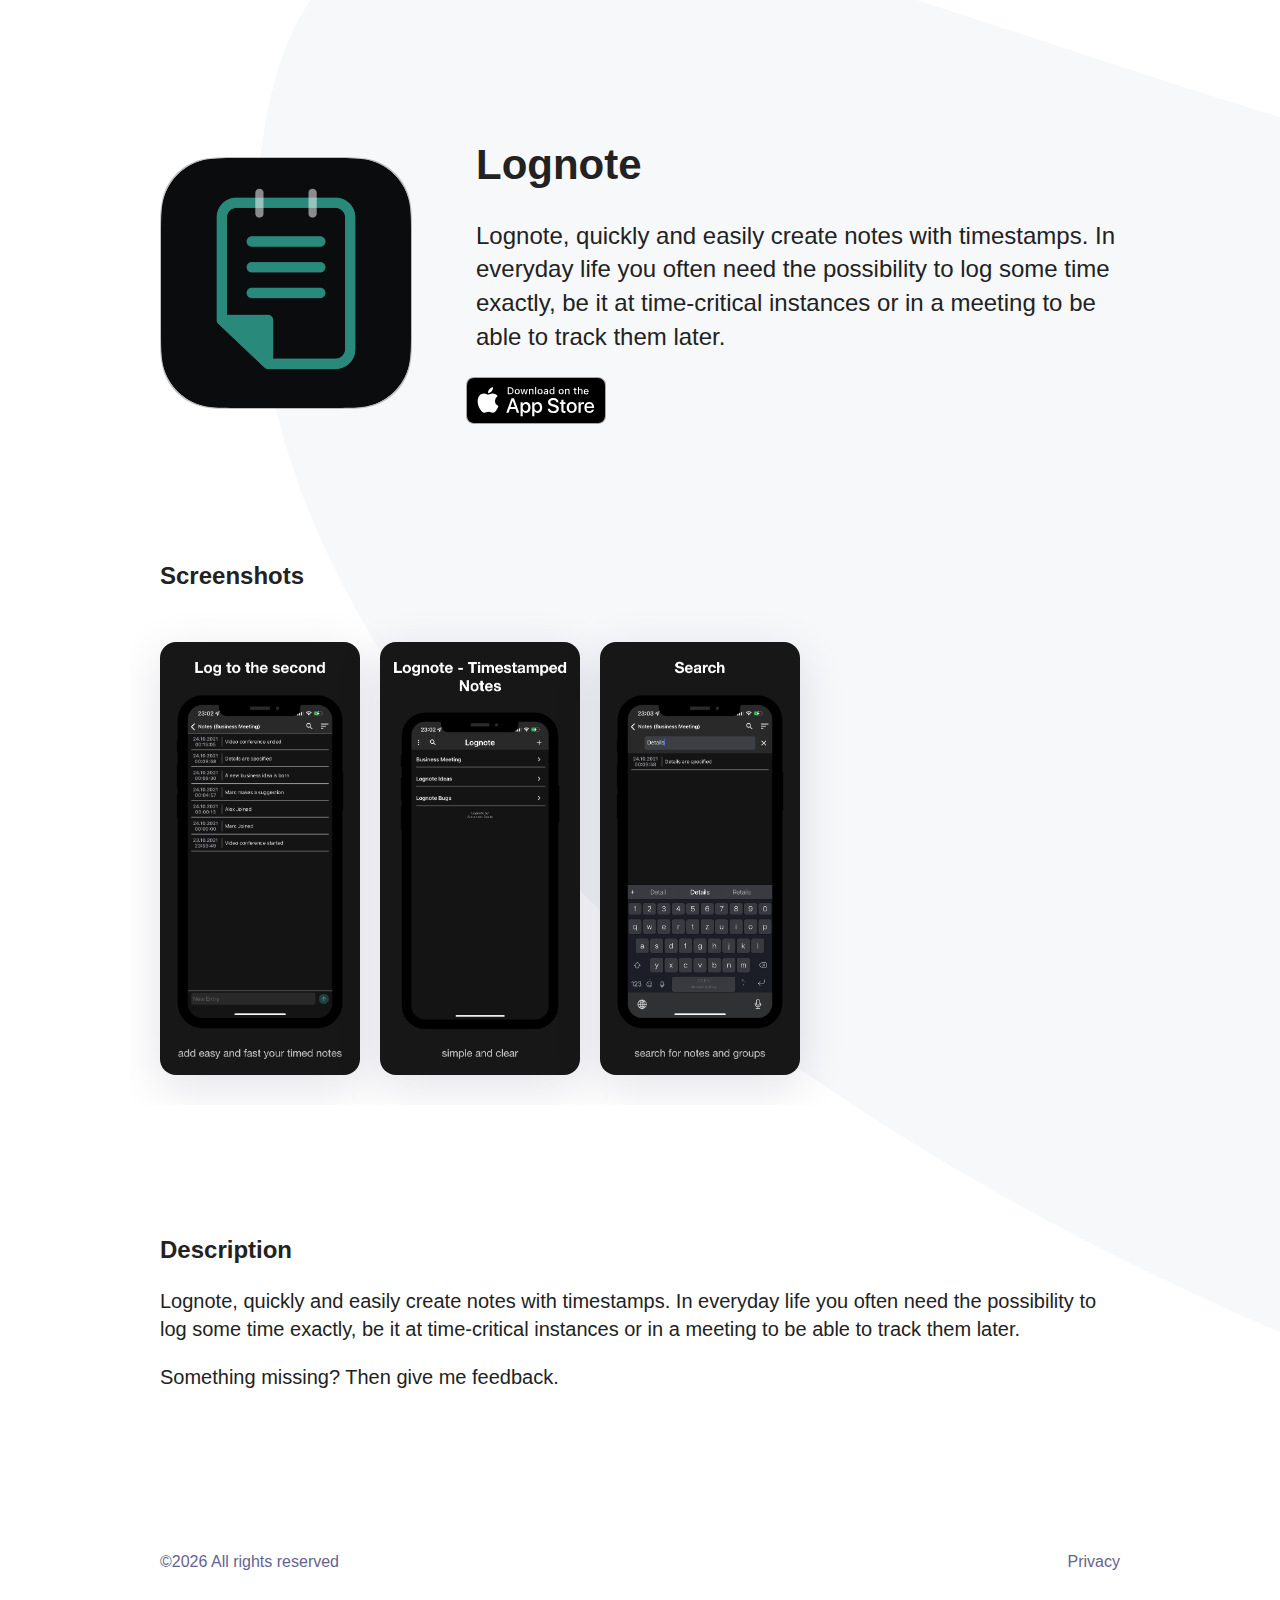
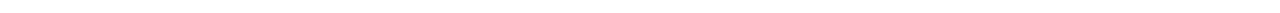
==== index.html @ 4633736e "Lognote" ====
<!DOCTYPE html>
<html dir="auto" lang="en">
<head>
	<meta charset="UTF-8" />
	<title>Lognote</title>

	<meta name="description" content="Lognote, quickly and easily create notes with timestamps.    In everyday life you often need the possibility to log some time exactly, be it at time-critical instances or in a meeting to be able to track them later." />
	<meta name="viewport" content="width=device-width, initial-scale=1" />
	<link rel="icon" href="content/image/ohx1kirub4vqv65kg0ty.png" />

	<meta property="og:title" content="Lognote" />
	<meta property="og:description" content="Lognote, quickly and easily create notes with timestamps.    In everyday life you often need the possibility to log some time exactly, be it at time-critical instances or in a meeting to be able to track them later." />
	<meta property="og:image" content="assets/og-image.png" />

	<link rel="stylesheet" href="assets/tobi.css" />
	<link rel="stylesheet" href="assets/style.css" />

</head>
	<body>
		<main>
<header class="app__header container">
	<div class="app__logo-wrapper"> <img class="app__logo" src="content/image/eqykhhrtm8notc23h1ig.png" alt="Lognote"></div>
	<div class="app__infos">
		<h1 class="app__name">Lognote</h1>
		<p class="app__description">Lognote, quickly and easily create notes with timestamps.    In everyday life you often need the possibility to log some time exactly, be it at time-critical instances or in a meeting to be able to track them later.</p>
		<div class="app__buttons app__buttons--desktop">
			<a href="https://apps.apple.com/us/app/subbudg/id1549556504" class="app__button-ios" target="_blank" title="Download on the App Store">
				<img src="content/image/fwmzj2jj5bo7t538ayo7.svg" alt="Download on the App Store">
			</a>
		</div>
	</div>
</header>
<div class="app__buttons app__buttons--mobile container">
	<a href="https://apps.apple.com/us/app/subbudg/id1549556504" class="app__button-ios" target="_blank" title="Download on the App Store">
		<img src="content/image/fwmzj2jj5bo7t538ayo7.svg" alt="Download on the App Store">
	</a>
</div>
<section class="app__screenshots app__section">
	<div class="container">
		<h2 class="app__section-title">Screenshots</h2>
	</div>
	<div class="app__screenshots-wrapper container-desktop">
		<div class="app__screenshots-list">
			<a href="content/image/sabrfr6hm07xa1rsmqmu.png" class="lightbox">
				<img src="content/image/sabrfr6hm07xa1rsmqmu.png" class="app__screenshot" alt="" />
			</a>
			<a href="content/image/iwnxjzirq2cx8ykynkvt.png" class="lightbox">
				<img src="content/image/iwnxjzirq2cx8ykynkvt.png" class="app__screenshot" alt="" />
			</a>
			<a href="content/image/axnunqvtqbwjnsfunx48.png" class="lightbox">
				<img src="content/image/axnunqvtqbwjnsfunx48.png" class="app__screenshot" alt="" />
			</a>
		</div>
	</div>
</section>
<section class="app__fulldescription app__section container">
	<h2 class="app__section-title">Description</h2>
	<div class="app__fulldescription-content">
		<p>Lognote, quickly and easily create notes with timestamps. In everyday life you often need the possibility to log some time exactly, be it at time-critical instances or in a meeting to be able to track them later.</p>
<p>Something missing? Then give me feedback.</p>

	</div>
</section>
		</main>
		<footer class="footer">
			<div class="container">
				<div class="footer__container">
					<p class="footer__love">
						<script>document.write('&copy;' + (new Date()).getFullYear());</script><noscript>&copy;2021</noscript> All rights reserved
					</p>
					<ul class="footer__links">
							<li class="footer__link">
								<a href="page-1.html">Privacy</a>
							</li>
					</ul>
				</div>
			</div>
		</footer>

		<script type="text/javascript" src="assets/tobi.min.js" /></script>
		<script>
			window.onload = function () {
				var tobi = new Tobi();
			};
		</script>

  </body>
</html>
---- assets/tobi.css ----
.tobi {
  background-color: rgba(26, 42, 58, 0.94);
  bottom: 0;
  box-sizing: border-box;
  contain: strict;
  font-size: 18px;
  left: 0;
  line-height: 1.5555555555555556;
  overflow: hidden;
  position: fixed;
  right: 0;
  top: 0;
  z-index: 1337;
}

.tobi[aria-hidden="true"] {
  display: none;
}

.tobi *,
.tobi *::before,
.tobi *::after {
  box-sizing: inherit;
}

.tobi-is-open {
  overflow-y: hidden;
}

.tobi__slider {
  bottom: 0;
  left: 0;
  position: absolute;
  right: 0;
  top: 0;
  will-change: transform;
}

.tobi__slider:not(.tobi__slider--is-dragging) {
  transition-duration: 0.3s;
  transition-property: transform;
  transition-timing-function: cubic-bezier(0.19, 1, 0.22, 1);
}

@media screen and (prefers-reduced-motion: reduce) {
  .tobi__slider:not(.tobi__slider--is-dragging) {
    transition: none;
  }
}

.tobi__slider--is-draggable [data-type] {
  cursor: -webkit-grab;
  cursor: grab;
}

.tobi__slider--is-dragging [data-type] {
  cursor: -webkit-grabbing;
  cursor: grabbing;
}

.tobi__slide {
  align-items: center;
  display: flex;
  height: 100%;
  justify-content: center;
  width: 100%;
}

.tobi__slide:not(.tobi__slide--is-active) {
  visibility: hidden;
}

.tobi [data-type] {
  max-height: 85vh;
  max-width: 85vw;
  overflow: hidden;
  overflow-y: auto;
  overscroll-behavior: contain;
}

.tobi [data-type] iframe,
.tobi [data-type] video {
  display: block !important;
}

.tobi [data-type] > figure {
  margin: 0;
  position: relative;
}

.tobi [data-type] > figure > img {
  display: block;
  height: auto;
  max-height: 85vh;
  max-width: 85vw;
  width: auto;
}

.tobi [data-type] > figure > figcaption {
  background-color: rgba(255, 255, 255, 0.94);
  bottom: 0;
  color: #1a2a3a;
  padding: 0.22222em 0.44444em;
  position: absolute;
  white-space: pre-wrap;
  width: 100%;
}

.tobi [data-type="html"] video {
  cursor: auto;
  max-height: 85vh;
  max-width: 85vw;
}

.tobi [data-type="iframe"] {
  /* Fix iframe scrolling on iOS */
  -webkit-overflow-scrolling: touch;
  transform: translate3d(0, 0, 0);
}

.tobi [data-type="iframe"] iframe {
  height: 85vh;
  width: 85vw;
}

.tobi > button {
  background-color: transparent;
  border: 0.05556em solid transparent;
  color: #fff;
  cursor: pointer;
  font: inherit;
  line-height: 1;
  margin: 0;
  opacity: 0.5;
  padding: 0.22222em;
  position: absolute;
  touch-action: manipulation;
  transition-duration: 0.3s;
  transition-property: opacity, transform;
  transition-timing-function: cubic-bezier(0.19, 1, 0.22, 1);
  will-change: opacity, transform;
  z-index: 1;
}

@media screen and (prefers-reduced-motion: reduce) {
  .tobi > button {
    transition: none;
    will-change: opacity;
  }
}

.tobi > button svg {
  pointer-events: none;
  stroke: #fff;
  stroke-width: 1;
  stroke-linecap: square;
  stroke-linejoin: miter;
  fill: none;
  color: #fff;
}

.tobi > button:active, .tobi > button:focus, .tobi > button:hover {
  opacity: 1;
  transform: scale(0.84);
}

@media screen and (prefers-reduced-motion: reduce) {
  .tobi > button:active, .tobi > button:focus, .tobi > button:hover {
    transform: none;
  }
}

.tobi > button.tobi__prev, .tobi > button.tobi__next {
  top: calc(50% - 1.94444em);
}

.tobi > button.tobi__prev svg, .tobi > button.tobi__next svg {
  height: 3.88889em;
  width: 3.88889em;
}

.tobi > button.tobi__prev {
  left: 0;
}

.tobi > button.tobi__next {
  right: 0;
}

.tobi > button.tobi__close {
  right: 0.27778em;
  top: 1em;
}

.tobi > button.tobi__close svg {
  height: 3.33333em;
  width: 3.33333em;
}

.tobi > button:disabled, .tobi > button[aria-hidden="true"] {
  display: none;
}

.tobi__counter {
  background-color: transparent;
  color: #fff;
  font-size: 1.11111em;
  left: 1em;
  line-height: 1;
  position: absolute;
  top: 2.22222em;
  z-index: 1;
}

.tobi__counter[aria-hidden="true"] {
  display: none;
}

.tobi-loader {
  display: inline-block;
  height: 5.55556em;
  left: calc(50% - 2.77778em);
  position: absolute;
  top: calc(50% - 2.77778em);
  width: 5.55556em;
}

.tobi-loader::before {
  animation: spin 1s infinite;
  border-radius: 100%;
  border: 0.22222em solid #949ba3;
  border-top-color: #fff;
  bottom: 0;
  content: "";
  left: 0;
  position: absolute;
  right: 0;
  top: 0;
  z-index: 1;
}

.tobi-zoom {
  border: 0;
  box-shadow: none;
  display: inline-block;
  position: relative;
  text-decoration: none;
}

.tobi-zoom img {
  display: block;
}

.tobi-zoom__icon {
  background-color: rgba(26, 42, 58, 0.94);
  bottom: 0;
  color: #fff;
  line-height: 1;
  position: absolute;
  right: 0;
}

.tobi-zoom__icon svg {
  color: #fff;
  fill: none;
  height: 1.11111em;
  padding: 0.22222em;
  pointer-events: none;
  stroke-linecap: square;
  stroke-linejoin: miter;
  stroke-width: 2;
  stroke: #fff;
  width: 1.11111em;
}

@keyframes spin {
  to {
    transform: rotate(360deg);
  }
}
---- assets/style.css ----
:root {
  --font-xl: 42px;
  --font-lg: 24px;
  --font-md: 20px;
  --font-sm: 18px;
  --font-xs: 16px;
  --font-xxs: 14px;
}
@media (max-width: 768px) {
  :root {
    --font-xl: 18px;
    --font-lg: 16px;
    --font-md: 14px;
    --font-sm: 12px;
    --font-xs: 12px;
    --font-xxs: 12px;
  }
}

body {
  font-family: -apple-system, BlinkMacSystemFont, "Segoe UI", Roboto, Oxygen-Sans, Ubuntu, Cantarell, "Helvetica Neue", sans-serif;
  color: #222;
  display: flex;
  min-height: 100vh;
  flex-direction: column;
  font-size: var(--font-md);
  background-color: #fff;
  background-image: url([data-uri]);
  background-size: cover;
  background-position-x: 20vw;
  background-position-y: -10vh;
  background-repeat: no-repeat;
  line-height: 1.4;
}

main {
  flex: 1;
  width: 100%;
}

a {
  color: #65638f;
  text-decoration: none;
}
a:hover {
  color: #5A51FE;
}

.button {
  display: flex;
  background: linear-gradient(65deg, #DA552F, #ea8e39);
  font-family: "Heebo", sans-serif;
  color: #fff;
  display: inline-flex;
  font-size: var(--font-xxs);
  letter-spacing: 0px;
  font-weight: 700;
  line-height: 16px;
  text-transform: uppercase;
  text-decoration: none !important;
  border: none;
  border-radius: 2px;
  cursor: pointer;
  justify-content: center;
  padding: 16px 32px;
  text-align: center;
  white-space: nowrap;
  box-shadow: 0 8px 24px rgba(32, 43, 54, 0.12);
  mix-blend-mode: multiply;
  transition: all 0.15s ease;
}
.button:hover {
  color: #fff;
  box-shadow: 0 8px 24px rgba(32, 43, 54, 0.25);
}
.button--link {
  background: rgba(0, 0, 0, 0);
  color: #5A51FE;
  box-shadow: none;
}
.button--link:hover {
  color: #8751FE;
  box-shadow: none;
}

.accent {
  color: #5A51FE;
}

.container {
  max-width: 960px;
  padding: 0 30px;
  margin: auto;
}

h1, h2 {
  font-family: "Heebo", sans-serif;
}

.container-desktop {
  max-width: 960px;
  padding: 0 30px;
  margin: auto;
}
@media (max-width: 768px) {
  .container-desktop {
    max-width: 100%;
    padding: 0;
  }
}

.tobi-zoom__icon {
  display: none;
}

.app__header {
  display: flex;
  flex-direction: row;
  margin-top: 128px;
  margin-bottom: 128px;
  align-items: center;
}
@media (max-width: 768px) {
  .app__header {
    align-items: flex-start;
    margin-top: 32px;
    margin-bottom: 16px;
  }
}
.app__logo-wrapper {
  display: inline-block;
  background-image: url("ios-mask-border-128.svg");
  background-size: contain;
  max-width: 250px;
  max-height: 250px;
  padding: 1px;
  margin-right: 64px;
  width: 100%;
  height: 100%;
  background-repeat: no-repeat;
}
html[dir=rtl] .app__logo-wrapper {
  margin-left: 64px;
  margin-right: 0;
}
@media (max-width: 768px) {
  .app__logo-wrapper {
    max-width: 100px;
    max-height: 100px;
    margin-right: 16px;
  }
}
.app__logo {
  border-radius: 22.5%;
  mask-image: url("ios-mask.svg");
  mask-size: cover;
  width: 100%;
  height: auto;
}
.app__name {
  font-size: var(--font-xl);
  margin: 0;
}
.app__description {
  font-size: var(--font-lg);
}
@media (max-width: 768px) {
  .app__description {
    margin-top: 8px;
    margin-bottom: 0;
  }
}
.app__screenshots-list {
  display: grid;
  grid-template-columns: 200px 200px 200px 200px 200px 200px;
  grid-column-gap: 20px;
  padding: 30px 0;
}
@media (max-width: 768px) {
  .app__screenshots-list {
    padding: 32px;
    width: 800px;
  }
}
.app__screenshot {
  width: 100%;
  border-radius: 16px;
  box-shadow: 0 12px 48px rgba(17, 16, 62, 0.12);
  transition: all 0.3s ease-in-out;
  transform: scale(1);
  cursor: pointer;
}
.app__screenshot:hover {
  box-shadow: 0 24px 48px rgba(17, 16, 62, 0.12);
  transform: scale(1.05);
}
.app__screenshots-wrapper {
  overflow-y: auto;
}
.app__buttons {
  display: flex;
  flex-direction: row;
  align-items: center;
  margin-left: -9.8px;
}
.app__buttons--mobile {
  display: none;
}
@media (max-width: 768px) {
  .app__buttons {
    margin-left: 0;
    margin-bottom: 64px;
  }
  .app__buttons--mobile {
    display: flex;
    justify-content: center;
  }
  .app__buttons--desktop {
    display: none;
  }
}
.app__button-play img {
  width: 176.4px;
}
.app__button-ios img {
  width: 140px;
}
.app__button-web {
  margin-left: 12px;
}
.app__button-web img {
  width: 157px;
}
@media (max-width: 768px) {
  .app__button-play img {
    width: 126px;
  }
  .app__button-ios img {
    width: 100px;
  }
  .app__button-web {
    margin-left: 8px;
  }
  .app__button-web img {
    width: 112px;
  }
}
.app__section-title {
  font-size: var(--font-lg);
}
.app__section {
  margin-bottom: 128px;
}
@media (max-width: 768px) {
  .app__section {
    margin-bottom: 64px;
  }
}
.app__featured-content {
  display: grid;
  grid-template-columns: 1fr 1fr 1fr 1fr;
  grid-column-gap: 32px;
  align-items: center;
}
@media (max-width: 768px) {
  .app__featured-content {
    display: block;
    padding: 32px;
  }
}
.app__featured-image {
  width: 100%;
  margin: auto;
}

.footer {
  padding: 16px 0;
  font-size: var(--font-xs) !important;
}
.footer a {
  font-size: var(--font-xs) !important;
}
.footer__container {
  color: #65638f;
  display: flex;
  width: 100%;
  justify-content: space-between;
  align-items: center;
}
@media (max-width: 768px) {
  .footer__container {
    flex-direction: column-reverse;
    align-items: flex-start;
  }
}
.footer__links {
  list-style: none;
  display: flex;
  padding-left: 0;
}
.footer__link {
  margin-left: 32px;
}
@media (max-width: 768px) {
  .footer__link {
    margin-left: 0;
    margin-right: 8px;
  }
}

.page {
  max-width: 960px;
  padding: 0 30px;
  margin: auto;
}

.darkmode-toggle {
  z-index: 500;
}

.darkmode-background {
  background-image: url([data-uri]) !important;
  background-size: cover !important;
  background-position-x: 20vw !important;
  background-position-y: -10vh !important;
  background-repeat: no-repeat !important;
}
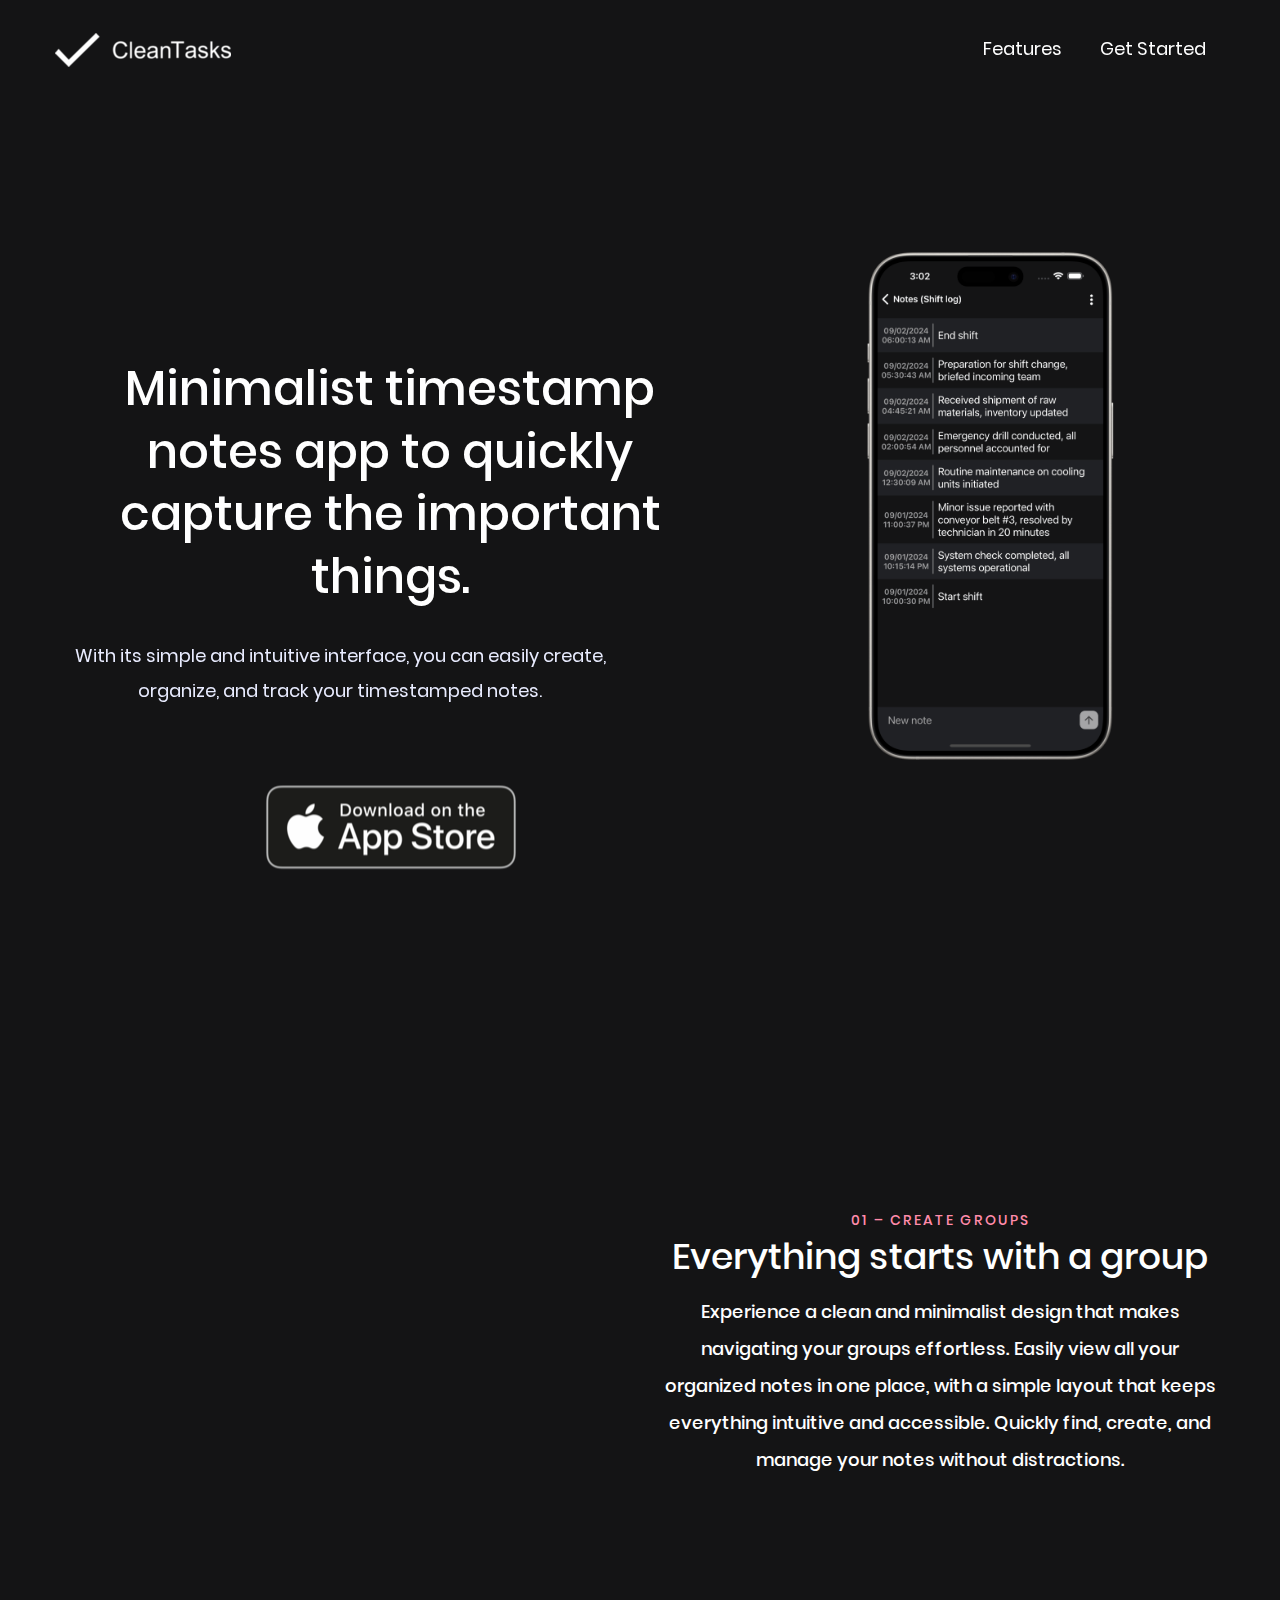
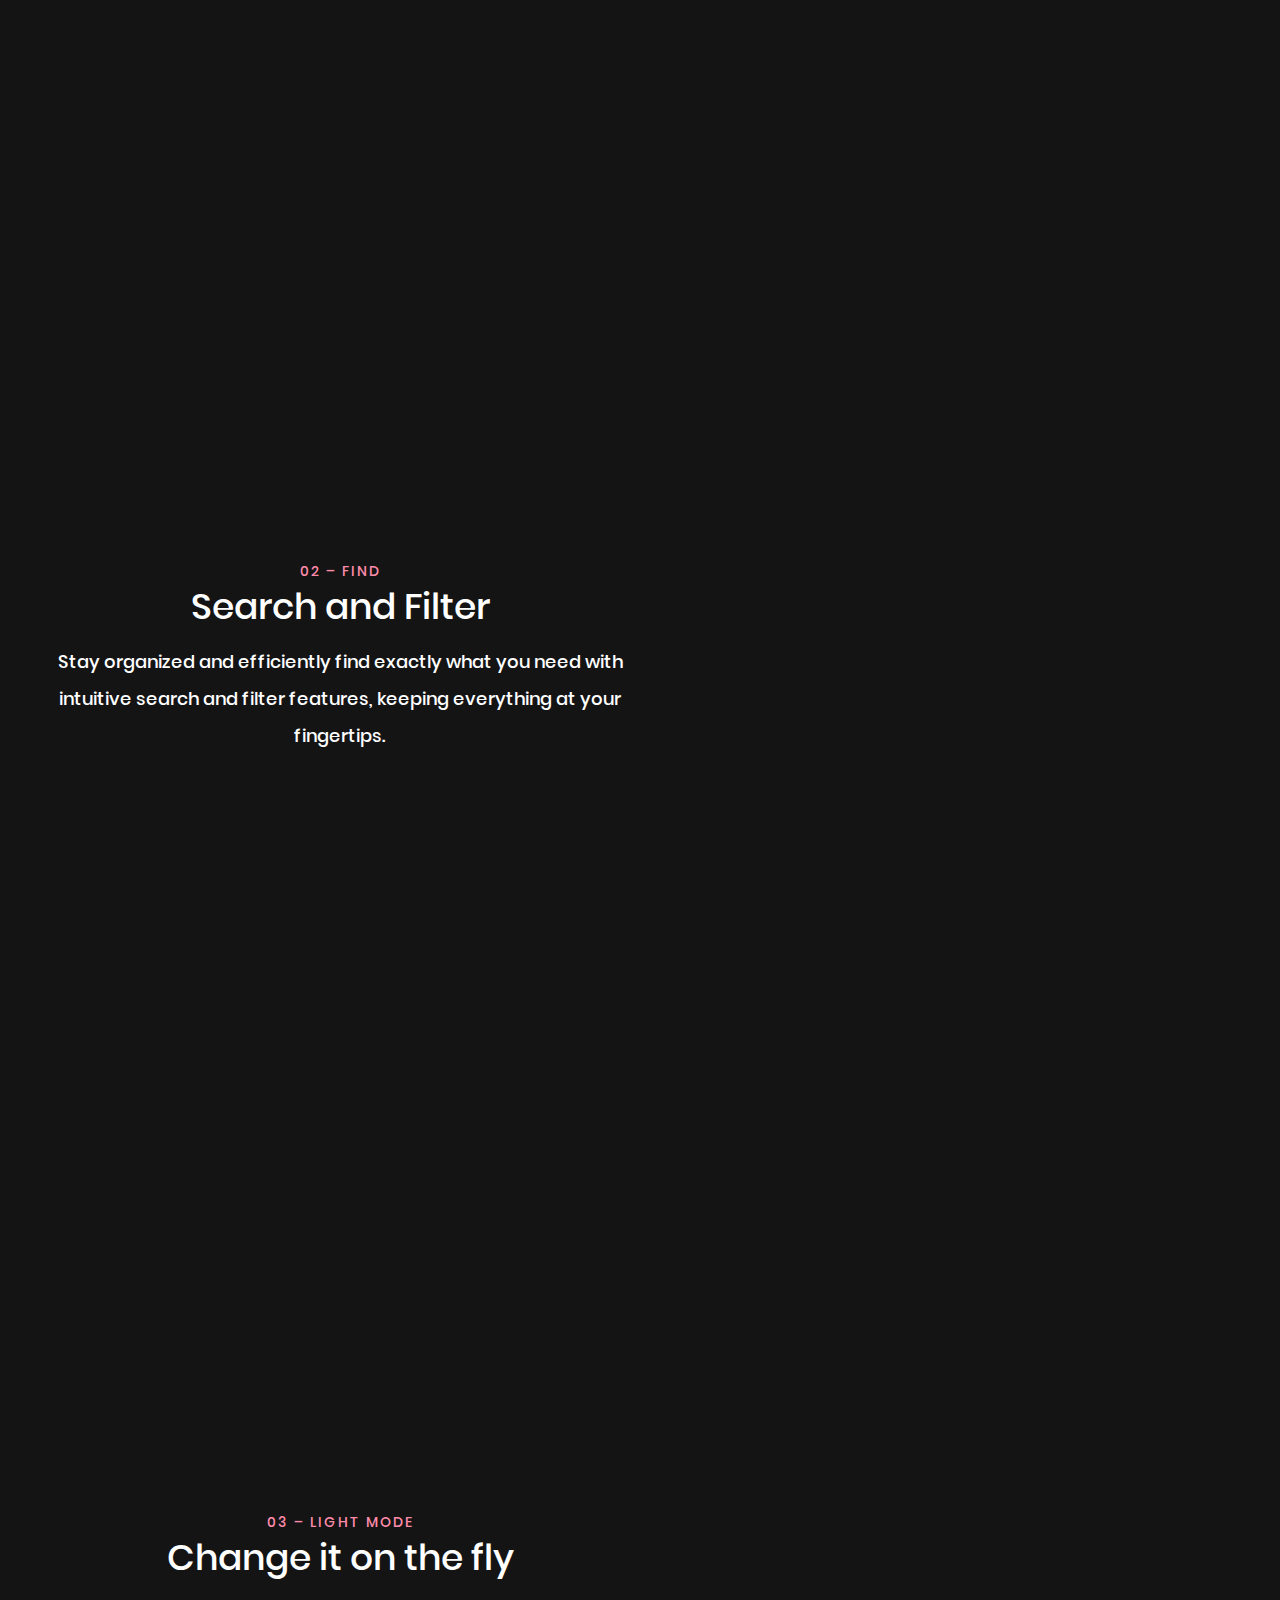
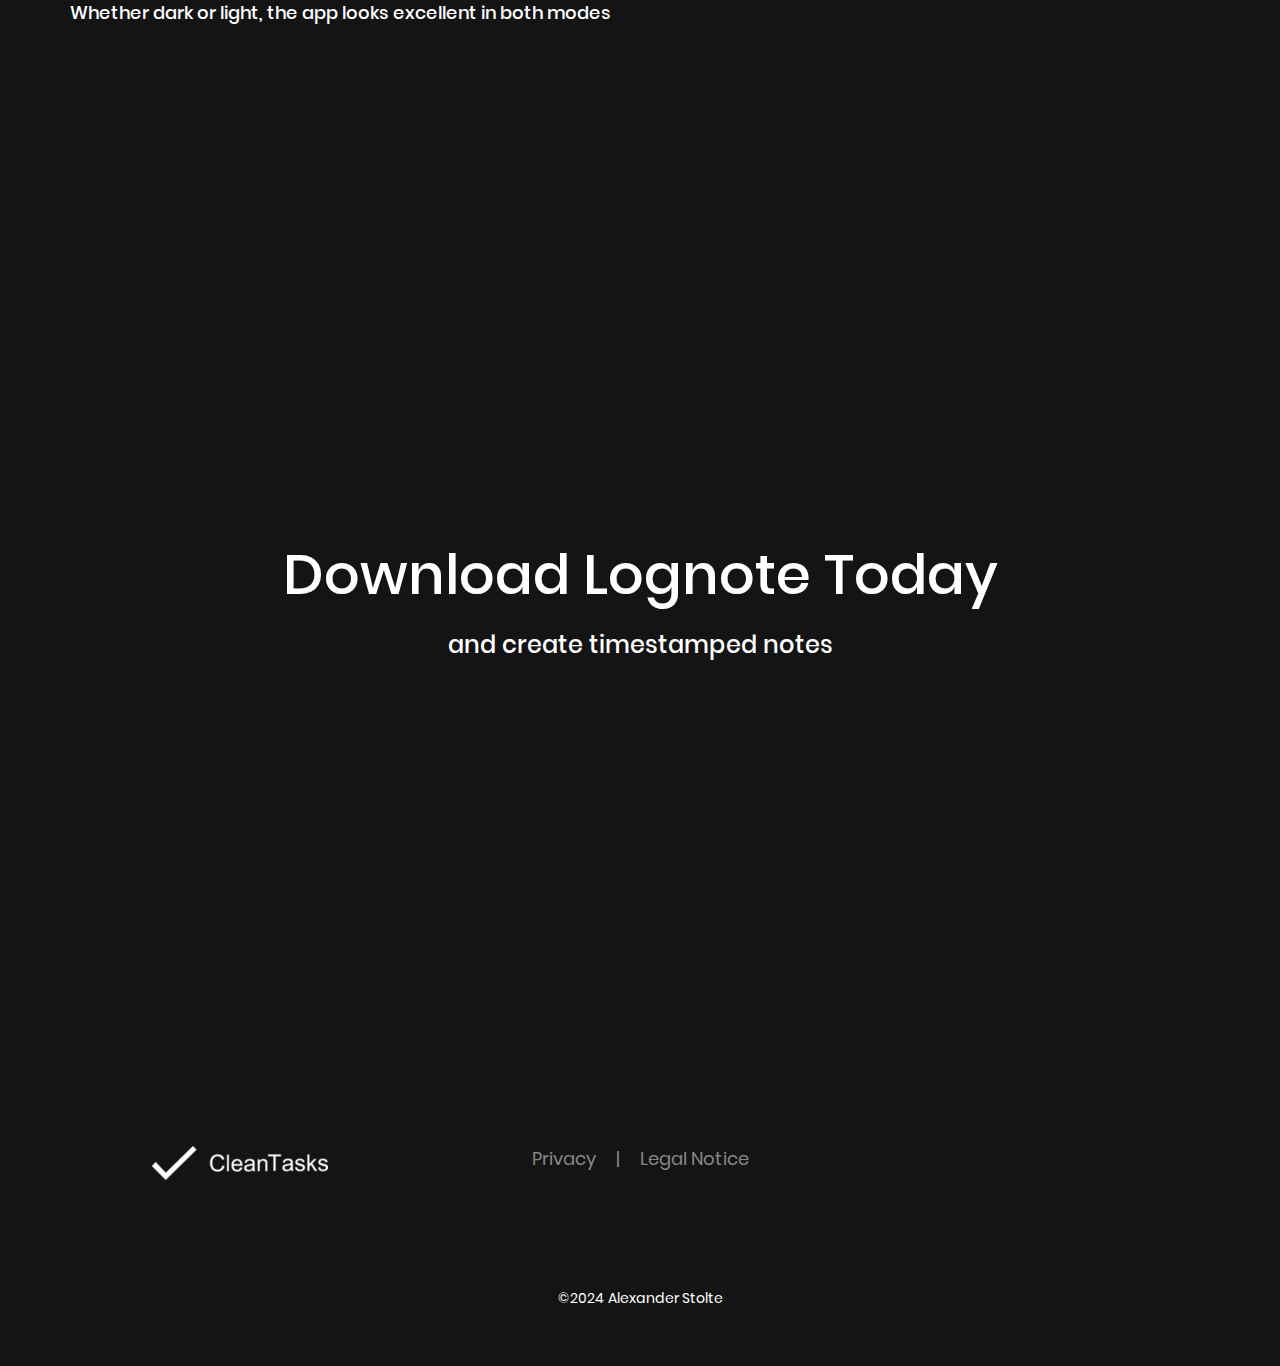
==== commit f26bdfec: "New Website" ====
--- a/index.html
+++ b/index.html
@@ -1,88 +1,246 @@
 <!DOCTYPE html>
-<html dir="auto" lang="en">
+<html lang="en">
 <head>
-	<meta charset="UTF-8" />
-	<title>Lognote</title>
-
-	<meta name="description" content="Lognote, quickly and easily create notes with timestamps.    In everyday life you often need the possibility to log some time exactly, be it at time-critical instances or in a meeting to be able to track them later." />
-	<meta name="viewport" content="width=device-width, initial-scale=1" />
-	<link rel="icon" href="content/image/ohx1kirub4vqv65kg0ty.png" />
-
-	<meta property="og:title" content="Lognote" />
-	<meta property="og:description" content="Lognote, quickly and easily create notes with timestamps.    In everyday life you often need the possibility to log some time exactly, be it at time-critical instances or in a meeting to be able to track them later." />
-	<meta property="og:image" content="assets/og-image.png" />
-
-	<link rel="stylesheet" href="assets/tobi.css" />
-	<link rel="stylesheet" href="assets/style.css" />
-
+    <!-- Uniocde -->
+    <meta charset="utf-8">
+    <!--[if IE]>
+    <meta http-equiv="X-UA Compatible" content="IE=edge">
+    <![endif]-->
+    <!-- First Mobile Meta -->
+    <meta name="viewport" content="width=device-width, initial-scale=1.0">
+    <!-- Page Description -->
+    <meta name="description" content="Lognote, quickly and easily create notes with timestamps">
+    <!-- Page Kewords -->
+    <meta name="keywords" content="Lognote">
+    <!-- Site Author -->
+    <meta name="author" content="Alexander Stolte">
+    <!-- Title -->
+    <title>Lognote | Create notes with timestamps</title>
+    <!-- Favicon -->
+    <link rel="shortcut icon" href="assets/images/favicon.png">
+    <!-- Bootstrap 4 -->
+    <link rel="stylesheet" href="assets/css/bootstrap.min.css" type="text/css">
+    <!-- Swiper Slider -->
+    <link rel="stylesheet" href="assets/css/swiper.min.css" type="text/css">
+    <!-- Fonts -->
+    <link rel="stylesheet" href="assets/fonts/fontawesome/font-awesome.min.css">
+    <!-- OWL Carousel -->
+    <link rel="stylesheet" href="assets/css/owl.carousel.min.css" type="text/css">
+    <link rel="stylesheet" href="assets/css/owl.theme.default.min.css" type="text/css">
+    <!-- CSS Animate -->
+    <link rel="stylesheet" href="assets/css/animate.min.css" type="text/css">
+    <!-- Style -->
+    <link rel="stylesheet" href="assets/css/style.css" type="text/css">
 </head>
-	<body>
-		<main>
-<header class="app__header container">
-	<div class="app__logo-wrapper"> <img class="app__logo" src="content/image/eqykhhrtm8notc23h1ig.png" alt="Lognote"></div>
-	<div class="app__infos">
-		<h1 class="app__name">Lognote</h1>
-		<p class="app__description">Lognote, quickly and easily create notes with timestamps.    In everyday life you often need the possibility to log some time exactly, be it at time-critical instances or in a meeting to be able to track them later.</p>
-		<div class="app__buttons app__buttons--desktop">
-			<a href="https://apps.apple.com/us/app/subbudg/id1549556504" class="app__button-ios" target="_blank" title="Download on the App Store">
-				<img src="content/image/fwmzj2jj5bo7t538ayo7.svg" alt="Download on the App Store">
-			</a>
+<body class="scheme4">
+
+	<!-- Back to top button -->
+	<a id="button"></a>
+
+	<!-- Section Navbar -->
+	<nav class="navbar-1 navbar navbar-expand-lg">
+        <div class="container navbar-container">
+            <a class="navbar-brand" href="index.html"><img src="assets/images/logo.png" alt="Lognote"></a>
+            <div class="collapse navbar-collapse" id="navbarSupportedContent">
+                <ul class="navbar-nav ml-auto">               	
+	                <li class="nav-item">
+	                    <a href="#section-features2" class="nav-link scroll-down">Features</a>
+	                </li>
+	                <li class="nav-item">
+	                    <a href="#section-download1" class="nav-link scroll-down">Get Started</a>
+	                </li>
+	               <!--  <li class="nav-item">
+	                    <a href="Blog-List.html" class="nav-link">News</a>
+	                </li>-->
+                </ul>
+            </div>
+        </div>
+        <!-- container -->
+    </nav>
+
+	<style>
+		.img-small {
+			width: 350px;
+			height: auto; /* Damit das Seitenverhältnis beibehalten wird */
+		}
+		.img-medium {
+			width: 400px;
+			height: auto; /* Damit das Seitenverhältnis beibehalten wird */
+		}
+	</style>
+
+	<!-- /.Section Navbar -->
+	<!-- Section Slider 1 -->
+    <div id="section-slider1">
+	  	<div class="swiper-container">
+		    <div class="swiper-wrapper d-none">
+		    	<!-- Item -->
+				<div class="swiper-slide">
+					<div class="slider-content">
+						<div class="container">
+							<div class="row">
+								<div class="left col-12 col-sm-12 col-md-7">
+									<h1 class="ez-animate" data-animation="fadeInLeft">Minimalist timestamp notes app to quickly capture the important things.</h1>
+									<p class="ez-animate" data-animation="fadeInLeft">With its simple and intuitive interface, you can easily create, organize, and track your timestamped notes.</p>
+									<ul>
+										<li><a href="https://apps.apple.com/lu/app/lognote/id1591743668?l=de-DE&platform=iphone"><img class="img-fluid ez-animate" src="assets/images/img-appstore.png" alt="Lognote" data-animation="fadeInUp"></a></li>
+										<!-- <li><a href="#"><img class="img-fluid ez-animate" src="assets/images/img-googleplay.png" alt="Lognote" data-animation="fadeInUp"></a></li> -->
+									</ul>
+								</div>
+								<div class="right ez-animate col-12 col-sm-12 col-md-5" data-animation="fadeInRight">
+									<img class="img-fluid img-medium" src="assets/images/app-mockup-1.png" alt="Lognote">
+								</div>
+							</div>
+						</div>
+					</div>
+				</div>
+				<!-- /.Item -->
+		    </div>
 		</div>
 	</div>
-</header>
-<div class="app__buttons app__buttons--mobile container">
-	<a href="https://apps.apple.com/us/app/subbudg/id1549556504" class="app__button-ios" target="_blank" title="Download on the App Store">
-		<img src="content/image/fwmzj2jj5bo7t538ayo7.svg" alt="Download on the App Store">
-	</a>
-</div>
-<section class="app__screenshots app__section">
-	<div class="container">
-		<h2 class="app__section-title">Screenshots</h2>
+	<!-- /.Section Slider 1 -->
+	<!-- Features Wrap -->
+	<div class="features-wrap">
+		<!-- Section Features 2 -->
+		<div id="section-features2">
+			<div class="container">
+				<div class="row">
+					<div class="left col-sm-12 col-md-6">
+						<div class="img-container">
+							<!-- <img class="circleicon1 ez-animate" src="assets/images/img-circleicon1.png" alt="Lognote" data-animation="fadeInUp"> -->
+							<img class="img-fluid ez-animate img-small" src="assets/images/app-mockup-2.png" alt="Lognote" data-animation="fadeInLeft">
+						</div>
+					</div>
+					<div class="right my-auto col-sm-12 col-md-6">
+						<h6 class="clscheme">01 – Create groups</h6>
+						<h2>Everything starts with a group</h2>
+						<p>Experience a clean and minimalist design that makes navigating your groups effortless. Easily view all your organized notes in one place, with a simple layout that keeps everything intuitive and accessible. Quickly find, create, and manage your notes without distractions.</p>
+					</div>
+				</div>
+			</div>
+		</div>
+		<!-- /.Section Features 2 -->
+		<!-- Section Features 2 -->
+		<div class="section-features2">
+			<div class="container">
+				<div class="row">
+					<div class="right my-auto col-sm-12 col-md-6">
+						<h6 class="clscheme">02 – find</h6>
+						<h2>Search and Filter</h2>
+						<p>Stay organized and efficiently find exactly what you need with intuitive search and filter features, keeping everything at your fingertips.</p>
+					</div>
+					<div class="left col-sm-12 col-md-6">
+						<div class="img-container">
+							<!-- <img class="circleicon1 ez-animate" src="assets/images/img-circleicon1.png" alt="Lognote" data-animation="fadeInUp"> -->
+							<img class="img-fluid ez-animate img-small" src="assets/images/app-mockup-3.png" alt="Lognote" data-animation="fadeInRight">
+						</div>
+					</div>
+				</div>
+			</div>
+		</div>
+		<!-- /.Section Features 2 -->
+		<!-- /.Section Features 2 -->
+				<!-- Section Features 2 -->
+				<div class="section-features2">
+					<div class="container">
+						<div class="row">
+							<div class="right my-auto col-sm-12 col-md-6">
+								<h6 class="clscheme">03 – Light Mode</h6>
+								<h2>Change it on the fly</h2>
+								<p>Whether dark or light, the app looks excellent in both modes</p>
+							</div>
+							<div class="left col-sm-12 col-md-6">
+								<div class="img-container">
+									<!-- <img class="circleicon1 ez-animate" src="assets/images/img-circleicon1.png" alt="Lognote" data-animation="fadeInUp"> -->
+									<img class="img-fluid ez-animate img-small" src="assets/images/app-mockup-4.png" alt="Lognote" data-animation="fadeInRight">
+								</div>
+							</div>
+						</div>
+					</div>
+				</div>
+				<!-- /.Section Features 2 -->
 	</div>
-	<div class="app__screenshots-wrapper container-desktop">
-		<div class="app__screenshots-list">
-			<a href="content/image/sabrfr6hm07xa1rsmqmu.png" class="lightbox">
-				<img src="content/image/sabrfr6hm07xa1rsmqmu.png" class="app__screenshot" alt="" />
-			</a>
-			<a href="content/image/iwnxjzirq2cx8ykynkvt.png" class="lightbox">
-				<img src="content/image/iwnxjzirq2cx8ykynkvt.png" class="app__screenshot" alt="" />
-			</a>
-			<a href="content/image/axnunqvtqbwjnsfunx48.png" class="lightbox">
-				<img src="content/image/axnunqvtqbwjnsfunx48.png" class="app__screenshot" alt="" />
-			</a>
+	<!-- /.Features Wrap -->
+	<!-- Section Download 1 -->
+	<div id="section-download1">
+		<div class="container">
+			<div class="row">
+				<div class="col-12">
+					<h1>Download Lognote Today</h1>
+					<p>and create timestamped notes</p>
+					<ul>
+						<li>
+							<a href="https://apps.apple.com/lu/app/lognote/id1591743668?l=de-DE&platform=iphone">
+								<img class="img-fluid ez-animate" src="assets/images/img-appstore.png" alt="Lognote" data-animation="fadeInUp">
+							</a>
+						</li>
+						<!-- <li>
+							 <a href="#">
+								<img class="img-fluid ez-animate" src="assets/images/img-googleplay.png" alt="Lognote" data-animation="fadeInUp">
+							</a>
+						</li> -->
+					</ul>
+				</div>
+			</div>
 		</div>
 	</div>
-</section>
-<section class="app__fulldescription app__section container">
-	<h2 class="app__section-title">Description</h2>
-	<div class="app__fulldescription-content">
-		<p>Lognote, quickly and easily create notes with timestamps. In everyday life you often need the possibility to log some time exactly, be it at time-critical instances or in a meeting to be able to track them later.</p>
-<p>Something missing? Then give me feedback.</p>
-
-	</div>
-</section>
-		</main>
-		<footer class="footer">
-			<div class="container">
-				<div class="footer__container">
-					<p class="footer__love">
-						<script>document.write('&copy;' + (new Date()).getFullYear());</script><noscript>&copy;2021</noscript> All rights reserved
-					</p>
-					<ul class="footer__links">
-							<li class="footer__link">
-								<a href="page-1.html">Privacy</a>
-							</li>
-					</ul>
-				</div>
-			</div>
-		</footer>
-
-		<script type="text/javascript" src="assets/tobi.min.js" /></script>
-		<script>
-			window.onload = function () {
-				var tobi = new Tobi();
-			};
-		</script>
-
-  </body>
+    <!-- /.Section Download 1 -->
+    <!-- Section Footer -->
+    <div id="section-footer">
+		<div class="container text-center">
+			<div class="footer-widget">
+				<div class="row">
+					<div class="left col-md-4">
+						<a href="#section-slider1" class="scroll-down"><img class="brand-logo" src="assets/images/logo.png" alt="Lognote"></a>
+					</div>
+					<div class="center col-md-4 d-flex justify-content-center">
+						<div class="footer-link" style="margin-right: 10px;">
+							<p><a href="privacy.html">Privacy</a></p>
+						</div>
+						<p style="cursor: default; margin-right: 10px; margin-left: 10px;">|</p>
+						<div class="footer-link" style="margin-left: 10px;">
+							<p><a href="privacy.html">Legal Notice</a></p>
+						</div>
+					</div>        
+				</div>
+			</div>
+		</div>
+		
+		
+        <div class="footer-copyright container-fluid ">
+            <div class="col-12">
+                <p>©2024 Alexander Stolte</p>
+            </div>
+        </div>
+    </div>
+    <!-- /.Section Footer -->
+	
+	<!-- Cookiebot consent collection -->
+	<script id="Cookiebot" src="https://consent.cookiebot.com/uc.js" data-cbid="5a49cb06-4d24-4d3a-8c64-149977346cc7" data-blockingmode="auto" type="text/javascript"></script>
+
+
+
+	<!-- Javascript Files -->
+	<script src="assets/js/jquery.min.js"></script>
+	<!-- Bootstrap -->
+	<script src="assets/js/bootstrap.min.js"></script>
+	<!-- Swiper Slider -->
+	<script src="assets/js/swiper.min.js"></script>
+	<!-- OWL Carousel -->
+	<script src="assets/js/owl.carousel.min.js"></script>
+	<!-- Waypoint -->
+	<script src="assets/js/jquery.waypoints.min.js"></script>
+	<!-- Easy Waypoint -->
+	<script src="assets/js/easy-waypoint-animate.js"></script>
+	<!-- Scripts -->
+	<script src="assets/js/scripts.js"></script>
+	<!-- Carousel Features 1 -->
+	<script src="assets/js/carousel-features1.js"></script>
+	<!-- Carousel App Screen 1 -->
+	<script src="assets/js/carousel-appscreen1.js"></script>
+	<!-- Carousel Testimonial 1 -->
+	<script src="assets/js/carousel-testimonial1.js"></script>
+	<!-- Scroll2TopButton -->
+	<script src="assets/js/scrolltop.js"></script>
+</body>
 </html>
--- a/assets/css/style.css
+++ b/assets/css/style.css
@@ -0,0 +1,2630 @@
+/* ==============================================================
+
+Theme Name	: Appcraft HTML
+Theme URI	: Minimal Themes
+Author		: Minimal Themes
+Author URI	: https://themeforest.net/user/minimalthemes
+Description	: Responsive Portfolio Template
+Version		: 1.0.0
+
+=================================================================
+*                     ~TABLE OF CONTENTS~                       *
+=================================================================
+01. FONTS INSTALLER
+    1.1 Poppins
+    1.2 Open Sans
+
+02. GENERAL
+	2.1 Social Links
+	2.3 Buttons
+		2.3.1 Button 1
+		2.3.2 Button 2
+		
+	2.4 Margin & Padding & Space & Shadow
+	2.5 Titles
+		2.5.1 Title1
+		
+	2.6 Backgrounds
+		2.6.1 Background 1
+	2.7 Section Preloader
+
+03. SECTION HEADER
+	3.1 Navigation 1
+	3.2 Sticky Menu
+	3.3 Burger Menu
+	3.4 Section Subheader 1
+
+04. SECTION CONTENTS
+	4.1 SECTION SLIDER
+		4.1.1 Slider 1
+		4.1.2 Slider 1
+	4.2 SECTION CLIENTS 1
+	4.3 SECTION FEATURES 1 
+	4.4 SECTION FEATURES 2
+	4.5 SECTION APP SCREEN 1
+	4.6 SECTION PRICING 1
+	4.7 SECTION TESTIMONIAL 1
+	4.8 SECTION SUBSCRIBE 1
+	4.9 SECTION DOWNLOAD 1
+	4.10 SECTION FEATURES 3
+	4.11 SECTION BLOG LIST 1
+	4.12 SECTION CONTACT 1
+	4.13 SECTION BLOG DETAIL 1
+
+05. SECTION FOOTER
+
+06. RESPONSIVE
+
+07. COLOR SCHEME
+	
+
+*/
+/*============================
+ *    01. FONTS INSTALLER    *
+ *===========================*/
+/**
+ * 1.1 Poppins
+ */
+@font-face {
+    font-family: 'Poppins-Regular';
+    src: url('../fonts/poppins/Poppins-Regular.eot');
+    src: url('../fonts/poppins/Poppins-Regular.eot?#iefix') format('embedded-opentype'),
+         url('../fonts/poppins/Poppins-Regular.woff2') format('woff2'),
+         url('../fonts/poppins/Poppins-Regular.woff') format('woff'),
+         url('../fonts/poppins/Poppins-Regular.ttf') format('truetype'),
+         url('../fonts/poppins/Poppins-Regular.svg#Poppins-Regular') format('svg');
+    font-weight: normal;
+    font-style: normal;
+}
+
+@font-face {
+    font-family: 'Poppins-Medium';
+    src: url('../fonts/poppins/Poppins-Medium.eot');
+    src: url('../fonts/poppins/Poppins-Medium.eot?#iefix') format('embedded-opentype'),
+         url('../fonts/poppins/Poppins-Medium.woff2') format('woff2'),
+         url('../fonts/poppins/Poppins-Medium.woff') format('woff'),
+         url('../fonts/poppins/Poppins-Medium.ttf') format('truetype'),
+         url('../fonts/poppins/Poppins-Medium.svg#Poppins-Medium') format('svg');
+    font-weight: 500;
+    font-style: normal;
+}
+/**
+ * 1.2 Open Sans
+ */
+@font-face {
+    font-family: 'OpenSans-Regular';
+    src: url('../fonts/opensans/OpenSans-Regular.eot');
+    src: url('../fonts/opensans/OpenSans-Regular.eot?#iefix') format('embedded-opentype'),
+         url('../fonts/opensans/OpenSans-Regular.woff2') format('woff2'),
+         url('../fonts/opensans/OpenSans-Regular.woff') format('woff'),
+         url('../fonts/opensans/OpenSans-Regular.ttf') format('truetype'),
+         url('../fonts/opensans/OpenSans-Regular.svg#OpenSans-Regular') format('svg');
+    font-weight: normal;
+    font-style: normal;
+}
+@font-face {
+    font-family: 'OpenSans-Bold';
+    src: url('../fonts/opensans/OpenSans-Bold.eot');
+    src: url('../fonts/opensans/OpenSans-Bold.eot?#iefix') format('embedded-opentype'),
+         url('../fonts/opensans/OpenSans-Bold.woff2') format('woff2'),
+         url('../fonts/opensans/OpenSans-Bold.woff') format('woff'),
+         url('../fonts/opensans/OpenSans-Bold.ttf') format('truetype'),
+         url('../fonts/opensans/OpenSans-Bold.svg#OpenSans-Bold') format('svg');
+    font-weight: bold;
+    font-style: normal;
+}
+
+.row {
+    text-align: center;
+    color: white;
+}
+
+.privacycontainer {
+	text-align: left;
+    color: white;
+}
+
+/*============================
+ *        02. GENERAL        *
+ *===========================*/
+html,body{
+	font-family: 'Poppins-Regular';
+	height: 100%;
+}
+body{
+	background: #141415;
+}
+
+p {
+    font-family: 'Poppins-Regular';
+    font-size: 18px;
+    font-weight: 300;
+    line-height: 26px;
+    color: #878787;
+}
+
+a,
+a:hover,
+a:focus {
+    color: inherit;
+    text-decoration: none;
+    outline: 0;
+    -webkit-transition: all 0.2s ease-in-out;
+    transition: all 0.2s ease-in-out;
+}
+button,
+button:hover,
+button:focus{
+	text-decoration: none;
+    outline: 0;
+    -webkit-transition: all 0.2s ease-in-out;
+    transition: all 0.2s ease-in-out;
+}
+input,textarea,form-control,
+input:hover,textarea:hover,form-control:hover,
+input:focus,textarea:focus,form-control:focus{
+	outline: 0 !important;
+	border:none !important;
+    box-shadow: none !important;
+   -webkit-box-shadow: none !important;
+   -moz-box-shadow: none !important;
+   -moz-transition: none !important;
+   -webkit-transition: none !important;
+}
+h1, h2, h3, h4, h5, h6 {
+    margin-bottom: 0;
+    font-family: inherit;
+    font-weight: normal;
+    line-height: 1.3;
+    color: inherit;
+}
+.lh0{
+	line-height: 0;
+}
+.container-fluid{
+	padding: 0;
+}
+[class^="flaticon-"]:before, [class*=" flaticon-"]:before, [class^="flaticon-"]:after, [class*=" flaticon-"]:after{
+	margin:0;
+}
+.f-none{
+	display: none !important;
+}
+#main-content {
+	height: 100%;
+    width: calc(100% - 43.3%);
+    min-height: 100vh;
+    transition: all 0.4s;
+    top: 0;
+    left: 0;
+}
+.main-wrapper{
+	height: 100%;
+}
+#main-content.active {
+    width: 100%;
+}
+.c-yellow{
+	color: #d0bb79 !important;
+}
+.mw-100{
+	max-width: 100% !important;
+}
+.fl{
+	float: left;
+}
+.fr{
+	float: right;
+}
+/**
+ * 2.1 Social Links
+ */
+.social-links a{
+  	text-align: center;
+  	display: inline-block;
+  	margin-left: 20px; /*space between*/
+  	-webkit-transition:all 0.2s ease-in-out;
+  	transition:all 0.2s ease-in-out;
+} 
+.social-links a i{
+	font-size: 18px;
+	line-height: 43px;
+	color: #ffffff;
+	-webkit-transition:all 0.2s ease-in-out;
+	transition:all 0.2s ease-in-out;
+}
+.social-links a:hover {
+	text-decoration:none;
+	box-shadow:none;
+	-webkit-transition:all 0.2s ease-in-out;
+	transition:all 0.2s ease-in-out;
+} 
+.social-links a:hover i{
+  	color:#343434;
+  	transition:all 0.2s ease-in-out;
+}
+
+.socials-header{
+	margin-bottom: 50px;
+}
+
+/**
+ * 2.3 Buttons
+ */
+/* 2.3.1 Button 1 */
+.btn-1,.btn-1:focus{
+	font-family: 'Poppins-Regular';
+    font-size: 12px;
+    color: #ffffff;
+    border-radius: 30px;
+    width: 100%;
+    max-width: 202px;
+    height: 52px;
+    text-align: center;
+    line-height: 52px;
+    letter-spacing: 1.5px;
+    display: inline-block;
+	/**/
+    position: relative;
+    overflow: hidden;
+}
+.btn-1:hover{
+	color: #ffffff;
+   	/*opacity: 0.9;*/
+}
+
+.btn-1.style3:after {
+    content: '';
+    width: 100%;
+    height: 100%;
+    background: rgba(255, 255, 255, 0.1);
+    position: absolute;
+    top: 0;
+    z-index: 9;
+    right: -150px;
+    display: inline-block;
+    transform: skew(20deg, 0deg);
+    -webkit-transition: all 0.2s ease-in-out;
+	transition: all 0.2s ease-in-out;
+}
+.btn-1.style3:hover:after{
+	right: -110px;
+	-webkit-transition: all 0.2s ease-in-out;
+	transition: all 0.2s ease-in-out;
+}
+
+
+/* 2.3.2 Button 2 */
+.btn-2,.btn-2:focus{
+	font-family: 'Poppins-Regular';
+    font-size: 12px;
+    color: #ffffff;
+    border-radius: 40px;
+    width: 100%;
+    max-width: 210px;
+    height: 65px;
+    text-align: center;
+    line-height: 65px;
+    letter-spacing: 1.5px;
+    display: inline-block;
+    position: relative;
+    overflow: hidden;
+}
+.btn-2:hover{
+	color: #ffffff;
+   	/*opacity: 0.9;*/
+}
+
+.btn-2.style3:after{
+	content: '';
+    width: 100%;
+    height: 100%;
+    background: rgba(255, 255, 255, 0.1);
+    position: absolute;
+    top: 0;
+    z-index: 9;
+    right: -150px;
+    display: inline-block;
+    transform: skew(20deg, 0deg);
+    -webkit-transition: all 0.2s ease-in-out;
+	transition: all 0.2s ease-in-out;
+}
+.btn-2.style3:hover:after{
+	right: -110px;
+	-webkit-transition: all 0.2s ease-in-out;
+	transition: all 0.2s ease-in-out;
+}
+
+
+/**
+ * 2.4 Margin & Padding & Space & Shadows
+ */
+.m-bot0{
+	margin-bottom: 0 !important;
+}
+.m-bot80{
+	margin-bottom: 80px;
+}
+.m-bot43{
+	margin-bottom: 43px !important;
+}
+.m-bot-15{
+	margin-bottom: -15px !important;
+}
+.m-top-15{
+	margin-top: -15px !important;
+}
+.m-top-25{
+	margin-top: -25px !important;
+}
+
+.p-bot20{
+	padding-bottom: 20px !important;
+}
+.p-bot89{
+	padding-bottom: 89px !important;
+}
+.cmz-top65{
+	padding-top: 65px !important;
+}
+.cmz-top80{
+	padding-top: 85px !important;
+}
+.cmz-top85{
+	padding-top: 85px !important;
+}
+
+.shadow1{
+	box-shadow: 0 5px 35px -16px #11399c;
+}
+
+
+/**
+ * 2.5 Titles
+ */
+/* 2.5.1 Title1 */
+.title1{
+	text-align: center;
+	margin-bottom: 40px;
+}
+.title1 h6{
+	font-family: 'Poppins-Medium';
+	font-size: 14px;
+	letter-spacing: 2px;
+	text-transform: uppercase;
+	margin-bottom: 5px;
+}
+.title1 h2{
+	font-family: 'Poppins-Medium';
+	font-size: 36px;
+	color: #343434;
+	line-height: 43px;
+	margin-bottom: 20px;
+}
+/**
+ * 2.6 Backgrounds
+ */
+/* 2.6.1 Background 1 */
+.background1{
+	background: #141415 !important;
+}
+
+/**
+ * 2.7 Section Preloader
+ */
+#section-preloader {
+	position: fixed;
+	width: 100%;
+	height: 100%;
+	display: -webkit-box;
+	display: -ms-flexbox;
+	display: flex;
+	-webkit-box-pack: center;
+	-ms-flex-pack: center;
+	justify-content: center;
+	-webkit-box-align: center;
+	-ms-flex-align: center;
+	align-items: center;
+	background: #141415;
+	z-index: 99999999;
+}
+
+/*=============================
+ *     03. SECTION HEADER     *
+ *============================*/
+
+/**
+ * 3.1 Navigation
+ */
+.navbar-1 {
+	background-color: transparent;
+    z-index: 9;
+    position: absolute;
+    width: 100%;
+    padding: 0;
+}
+
+.navbar-1 .dropdown-menu.active {
+	display: block;
+}
+.navbar-1 .dropdown-menu.active.show {
+	display: none;
+}
+.navbar-1 .navbar-toggler:focus {
+	outline: 0;
+	-webkit-box-shadow: none;
+	-moz-box-shadow: none;
+	-ms-box-shadow: none;
+	-o-box-shadow: none;
+	box-shadow: none;
+}
+.navbar-1 .offcanvas-navbar .nav-item .nav-link {
+	padding: 13px 15px !important;
+}
+.navbar-1 .offcanvas-navbar .cart-quantity {
+	position: absolute;
+	top: 3px;
+	right: 0;
+	font-size: 13px;
+}
+.navbar-1 .offcanvas-navbar .dropdown-menu {
+	left: auto;
+	right: 0;
+	width: 230px;
+	padding: 0;
+}
+.navbar-1 .offcanvas-navbar .dropdown-menu li {
+	border-bottom: 1px solid #dddddd;
+	padding: 14px;
+}
+.navbar-1 .offcanvas-navbar .cart-image {
+	width: 60px;
+	float: left;
+	margin-right: 10px;
+}
+.navbar-1 .offcanvas-navbar .cart-content {
+	float: left;
+	width: calc(100% - 70px);
+}
+.navbar-1 .offcanvas-navbar .cart-content h6 {
+	margin-bottom: 0;
+}
+.navbar-1 .offcanvas-navbar .dropdown-toggle::after {
+	display: none;
+}
+.navbar-1 .price {
+	font-weight: bold;
+	font-size: 18px;
+	color: #7AA93C;
+}
+.navbar-1 .product-dropdown-list li a {
+	display: block;
+	padding: 10px 0;
+	border-bottom: 1px dotted #dddddd;
+}
+.navbar-1 .product-dropdown-list li:last-child a {
+	border-bottom: none;
+	padding-bottom: 0;
+}
+.navbar-1 .dropdown-item {
+	padding: 10px;
+	border-bottom: none;
+}
+.navbar-1 .dropdown-item:focus, .navbar-1 .dropdown-item:hover {
+	background: #ffffff;
+	color: #3e74f8;
+}
+.navbar-1 .carousel-control-next, .navbar-1 .carousel-control-prev {
+	opacity: 1;
+	color: #ffffff;
+}
+.navbar-1 .carousel-control-next:hover, .navbar-1 .carousel-control-prev:hover {
+	background-color: transparent !important;
+}
+.navbar-1 .carousel {
+	padding-bottom: 10px;
+}
+.navbar-1 .dropdown-heading {
+	padding-top: 10px;
+}
+.navbar-1 .navbar-brand {
+	color: #265196;
+	font-size: 24px;
+	font-weight: bold;
+}
+.navbar-1 .product-dropdown-menu .product-heading {
+	color: #265196;
+	font-size: 20px;
+	font-weight: 600;
+}
+
+.navbar-1 .product-dropdown-menu ul li {
+	border-bottom: 1px solid #dddddd;
+}
+
+.navbar-1 .product-dropdown-menu ul li:last-child {
+	border-bottom: none;
+}
+
+.navbar-1 .product-dropdown-menu ul li a {
+	padding: 10px;
+	display: block;
+}
+
+.navbar-1 .product-dropdown-menu ul li a:hover {
+	color: #3e74f8;
+}
+
+.navbar-1 .navbar-nav .nav-item .nav-link {
+	font-family: 'Poppins-Regular';
+	color: #ffffff;
+	padding: 35px 19px;
+	font-size: 18px;
+	position: relative;
+    display: inline-block;
+}
+.navbar-1 .navbar-nav .nav-item .nav-link:before{
+	content: "";
+    width: 0;
+    height: 3px;
+    background: #ffffff;
+    position: absolute;
+    bottom: 22px;
+    margin: 0 auto;
+    left: 0;
+    right: 0;
+    -webkit-transition: all 0.2s linear;
+    -o-transition: all 0.2s linear;
+    transition: all 0.2s linear;
+}
+
+.navbar-1 .navbar-nav .nav-item .dropdown-toggle.nav-link:before,
+.navbar-1 .navbar-nav .nav-item .dropdown-toggle.nav-link{
+	background: transparent;
+}
+.navbar-1 .dropdown-item:focus, .navbar-1 .dropdown-item:hover {
+    border-radius: 0;
+}
+.navbar-1 .navbar-nav .nav-item .nav-link:hover:before{
+	width: 60%;
+}
+/* Hover Animation */
+a.animated-button:link, a.animated-button:visited {
+ 	position: relative;
+ 	display: block;
+ 	overflow: hidden;
+ 	-webkit-transition: all 1s ease;
+ 	-moz-transition: all 1s ease;
+ 	-o-transition: all 1s ease;
+ 	transition: all 1s ease;
+}
+a.animated-button:link:after, a.animated-button:visited:after {
+ 	content: "";
+ 	position: absolute;
+ 	height: 0%;
+ 	left: 50%;
+ 	top: 50%;
+ 	width: 150%;
+ 	z-index: -1;
+ 	-webkit-transition: all 0.75s ease;
+ 	-moz-transition: all 0.75s ease;
+ 	-o-transition: all 0.75s ease;
+ 	transition: all 0.75s ease;
+}
+a.animated-button:link:hover, a.animated-button:visited:hover {
+ 	color: #000000;
+}
+a.animated-button:link:hover:after, a.animated-button:visited:hover:after {
+ 	height: 450%;
+}
+a.animated-button:link, a.animated-button:visited {
+ 	position: relative;
+ 	display: block;
+ 	overflow: hidden;
+ 	-webkit-transition: all 1s ease;
+ 	-moz-transition: all 1s ease;
+ 	-o-transition: all 1s ease;
+ 	transition: all 1s ease;
+}
+/* Style 1 */
+a.animated-button.style1:after {
+ 	background: #ffffff;
+ 	-moz-transform: translateX(-50%) translateY(-50%) rotate(-25deg);
+ 	-ms-transform: translateX(-50%) translateY(-50%) rotate(-25deg);
+ 	-webkit-transform: translateX(-50%) translateY(-50%) rotate(-25deg);
+ 	transform: translateX(-50%) translateY(-50%) rotate(-25deg);
+}
+/* Style 2 */
+a.animated-button.style2 {
+	border: 2px solid #AEA8D3;
+	color: #FFF;
+}
+a.animated-button.style2:after {
+	border: 3px solid #AEA8D3;
+	opacity: 0;
+	-moz-transform: translateX(-50%) translateY(-50%) rotate(-25deg);
+	-ms-transform: translateX(-50%) translateY(-50%) rotate(-25deg);
+	-webkit-transform: translateX(-50%) translateY(-50%) rotate(-25deg);
+	transform: translateX(-50%) translateY(-50%) rotate(-25deg);
+}
+a.animated-button.style2:hover:after {
+	height: 400% !important;
+	opacity: 1;
+	color: #FFF;
+}
+/* /.Hover Animation */
+.navbar-1 .dropdown-menu {
+	border: none;
+	background-color: #ffffff !important;
+	font-size: 14px;
+}
+
+.navbar-1 .dropdown-menu .nav-item .nav-link {
+	color: #1c1c1c;
+	padding: 6px 0;
+}
+
+.navbar-1 .btn-1{
+	margin-left: 25px;
+}
+
+/**
+ * 3.2 Sticky Menu
+ */
+#section-navbar1.sticky-menu, #section-navbar2.sticky-menu{
+	background: #0d0f16;
+	-webkit-transition:all 0.3s ease;
+    transition:all 0.3s ease;
+}
+/**
+ * 3.3 Burger Menu
+ */
+#sidebarCollapse {
+    width: 40px;
+    height: 40px;
+    background: transparent;
+    cursor: pointer;
+    margin-left: 10px;
+}
+#sidebarCollapse span{
+    width: 33px;
+    height: 2px;
+    margin: 0 auto;
+    display: block;
+    background: #ffffff;
+    transition: all 0.2s cubic-bezier(0.810, -0.330, 0.345, 1.375);
+    transition-delay: 0.1s;
+}
+#sidebarCollapse span:first-of-type{
+    transform: rotate(45deg) translate(3px, 3px);
+}
+#sidebarCollapse span:nth-of-type(2) {
+    opacity: 0;
+}
+#sidebarCollapse span:last-of-type {
+    transform: rotate(-45deg) translate(1px, -2px);
+}
+#sidebarCollapse.active span {
+	width: 27px;
+    transform: none;
+    opacity: 1;
+    margin: 5px auto;
+}
+#sidebarCollapse span:nth-of-type(3) {
+    opacity: 0
+}
+#sidebarCollapse.active span:nth-of-type(3) {
+    opacity: 1;
+}
+/**
+ * 3.4 Section Subheader 1
+ */
+#section-subheader1 {
+    padding: 160px 0 70px;
+    background: #f7f7f7;
+    text-align: center;
+}
+#section-subheader1 h3{
+	font-family: 'Poppins-Medium';
+	font-size: 30px;
+	font-weight: bold;
+	margin-bottom: 10px;
+}
+#section-subheader1 ul,
+#section-subheader1 li{
+	list-style: none;
+	margin: 0;
+	padding: 0;
+}
+#section-subheader1 li{
+	display: inline-block;
+}
+#section-subheader1 li a{
+	font-family: 'Poppins-Medium';
+	font-size: 14px;
+	color: #2da9ca;
+	letter-spacing: 3px;
+	margin-right: 30px;
+	-webkit-transition: all 0.2s ease-in-out;
+	transition: all 0.2s ease-in-out;
+}
+#section-subheader1 li a:hover,
+#section-subheader1 li.current a:hover{
+	color: #343434;
+	-webkit-transition: all 0.2s ease-in-out;
+	transition: all 0.2s ease-in-out;
+}
+#section-subheader1 li:first-child a{
+	padding-left: 30px;
+}
+#section-subheader1 li.current a{
+	color: #2da9ca;
+}
+#section-subheader1 li:not(:last-child) a:after{
+    content: '/';
+    position: absolute;
+    margin-top: 3px;
+    margin-left: 13px;
+    font-size: 14px;
+    color: #2da9ca;
+}
+
+/*============================
+ *   4.1. SECTION SLIDER     *
+ *===========================*/
+/**
+ * 4.1.1 Slider 1
+ */
+
+#section-slider1{
+	height: 100%;
+    width: 100%;
+}
+#section-slider1 .swiper-container {
+	width: 100%;
+	height: 100%;
+	margin-left: auto;
+    margin-right: auto;
+}
+#section-slider1 .swiper-slide {
+	/* Center slide text vertically */
+	display: -webkit-box;
+	display: -ms-flexbox;
+	display: -webkit-flex;
+	display: flex;
+	-webkit-box-pack: center;
+	-ms-flex-pack: center;
+	-webkit-justify-content: center;
+	justify-content: center;
+	-webkit-box-align: center;
+	-ms-flex-align: center;
+	-webkit-align-items: center;
+	align-items: center;
+}
+#section-slider1 .swiper-slide .slider-image{
+	height: 100%;
+	width: 100%;
+	position: absolute;
+}
+#section-slider1 .swiper-slide .slider-image img{
+	height: 100%;
+	width: 100%;
+	object-fit: cover;
+}
+#section-slider1 .swiper-slide .slider-content{
+	z-index: 9;
+	top: 56px;
+	width: 100%;
+	position: relative;
+}
+#section-slider1 .swiper-slide .slider-content .left h1{
+	font-family: 'Poppins-Medium';
+	font-size: 48px;
+	color: #ffffff;
+	margin-bottom: 30px;
+}
+#section-slider1 .swiper-slide .slider-content .left{
+	height: 100%;
+    transform: translateY(40%);
+}
+#section-slider1 .swiper-slide .slider-content .left p{
+	font-family: 'Poppins-Regular';
+	font-size: 18px;
+	color: #e9ecff;
+	line-height: 35px;
+	margin-bottom: 35px;
+}
+#section-slider1 .swiper-slide .slider-content .left ul{
+	margin: 0;
+	padding: 0;
+}
+#section-slider1 .swiper-slide .slider-content .left li{
+	list-style: none;
+	display: inline-block;
+}
+#section-slider1 .swiper-slide .slider-content .left 